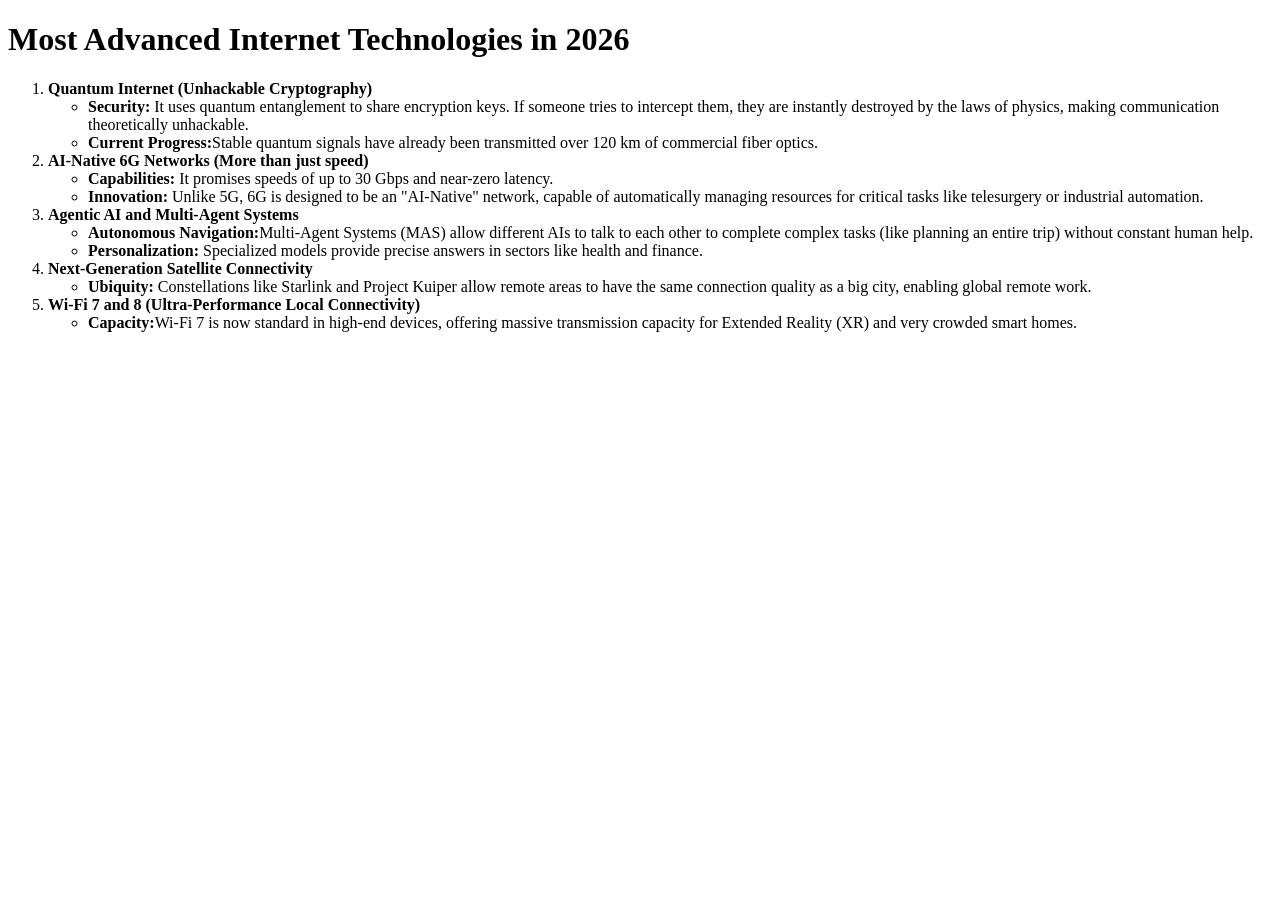
==== list/index.html @ ef378075 "index.html" ====
<!DOCTYPE html>
<html lang="en">
  <head>
    <meta charset="UTF-8">
    <meta name="viewport" content="width=device-width, initial-scale=1.0">
      <title>THE MOST ADVANCED INTERNET TECHNOLOGIES</title>

  </head>
  <body>
    <h1>Most Advanced Internet Technologies in 2026</h1>
    <ol>
          <li><strong>Quantum Internet (Unhackable Cryptography)</strong>
            <ul>
                <li><strong>Security:</strong> It uses quantum entanglement to share encryption keys. If someone tries to intercept them, they are instantly destroyed by the laws of physics, making communication theoretically unhackable.
                </li>
                <li><strong>Current Progress:</strong>Stable quantum signals have already been transmitted over 120 km of commercial fiber optics.
                </li>
            
            </ul>
        </li>

        <li>
            <strong>AI-Native 6G Networks (More than just speed)</strong>
        <ul>
            <li><strong>Capabilities:</strong> It promises speeds of up to 30 Gbps and near-zero latency.</li>
            <li><strong>Innovation:</strong> Unlike 5G, 6G is designed to be an "AI-Native" network, capable of automatically managing resources for critical tasks like telesurgery or industrial automation.
            </li>
        </ul>
        </li>

        <li>
            <strong>Agentic AI and Multi-Agent Systems</strong>
        
        <ul>
            <li><strong>Autonomous Navigation:</strong>Multi-Agent Systems (MAS) allow different AIs to talk to each other to complete complex tasks (like planning an entire trip) without constant human help.
            </li>
            <li><strong>Personalization:</strong> Specialized models provide precise answers in sectors like health and finance.</li>
        </ul>
       </li>  

    <li>
        <strong>Next-Generation Satellite Connectivity</strong>
      <ul>
       <li><strong>Ubiquity:</strong> Constellations like Starlink and Project Kuiper allow remote areas to have the same connection quality as a big city, enabling global remote work.
    </li>
      </ul>
    </li>
      

    <li>
        <strong>Wi-Fi 7 and 8 (Ultra-Performance Local Connectivity)</strong>
    <ul>
     <li>
        <strong>Capacity:</strong>Wi-Fi 7 is now standard in high-end devices, offering massive transmission capacity for Extended Reality (XR) and very crowded smart homes.
    </li>
    </ul>
    </li>


    </ol>
    
</body>
</html>
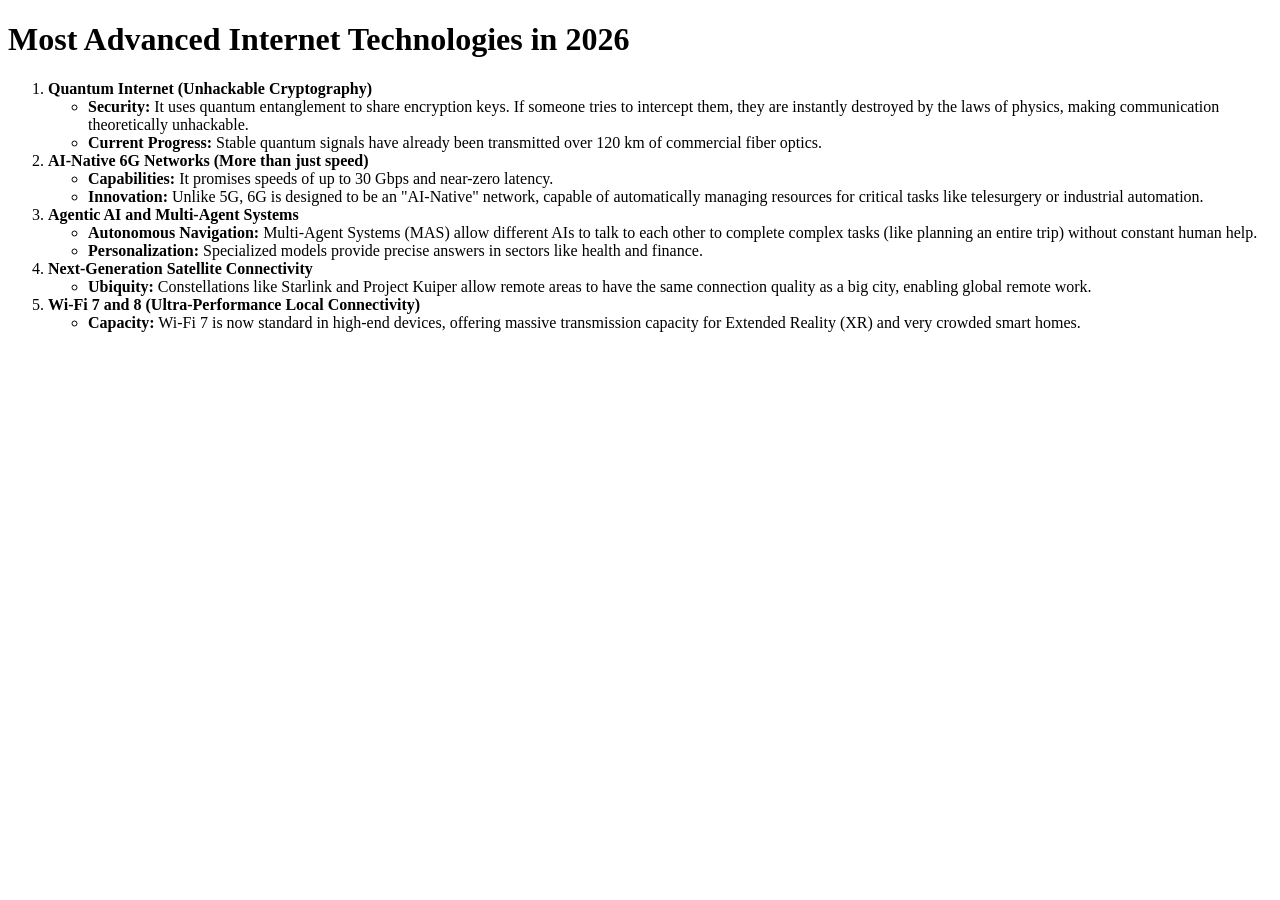
==== commit e6ddfbc9: "index.html" ====
--- a/list/index.html
+++ b/list/index.html
@@ -13,7 +13,7 @@
             <ul>
                 <li><strong>Security:</strong> It uses quantum entanglement to share encryption keys. If someone tries to intercept them, they are instantly destroyed by the laws of physics, making communication theoretically unhackable.
                 </li>
-                <li><strong>Current Progress:</strong>Stable quantum signals have already been transmitted over 120 km of commercial fiber optics.
+                <li><strong>Current Progress:</strong> Stable quantum signals have already been transmitted over 120 km of commercial fiber optics.
                 </li>
             
             </ul>
@@ -32,9 +32,9 @@
             <strong>Agentic AI and Multi-Agent Systems</strong>
         
         <ul>
-            <li><strong>Autonomous Navigation:</strong>Multi-Agent Systems (MAS) allow different AIs to talk to each other to complete complex tasks (like planning an entire trip) without constant human help.
+            <li><strong>Autonomous Navigation:</strong> Multi-Agent Systems (MAS) allow different AIs to talk to each other to complete complex tasks (like planning an entire trip) without constant human help.
             </li>
-            <li><strong>Personalization:</strong> Specialized models provide precise answers in sectors like health and finance.</li>
+            <li><strong> Personalization:</strong> Specialized models provide precise answers in sectors like health and finance.</li>
         </ul>
        </li>  
 
@@ -51,7 +51,7 @@
         <strong>Wi-Fi 7 and 8 (Ultra-Performance Local Connectivity)</strong>
     <ul>
      <li>
-        <strong>Capacity:</strong>Wi-Fi 7 is now standard in high-end devices, offering massive transmission capacity for Extended Reality (XR) and very crowded smart homes.
+        <strong>Capacity:</strong> Wi-Fi 7 is now standard in high-end devices, offering massive transmission capacity for Extended Reality (XR) and very crowded smart homes.
     </li>
     </ul>
     </li>
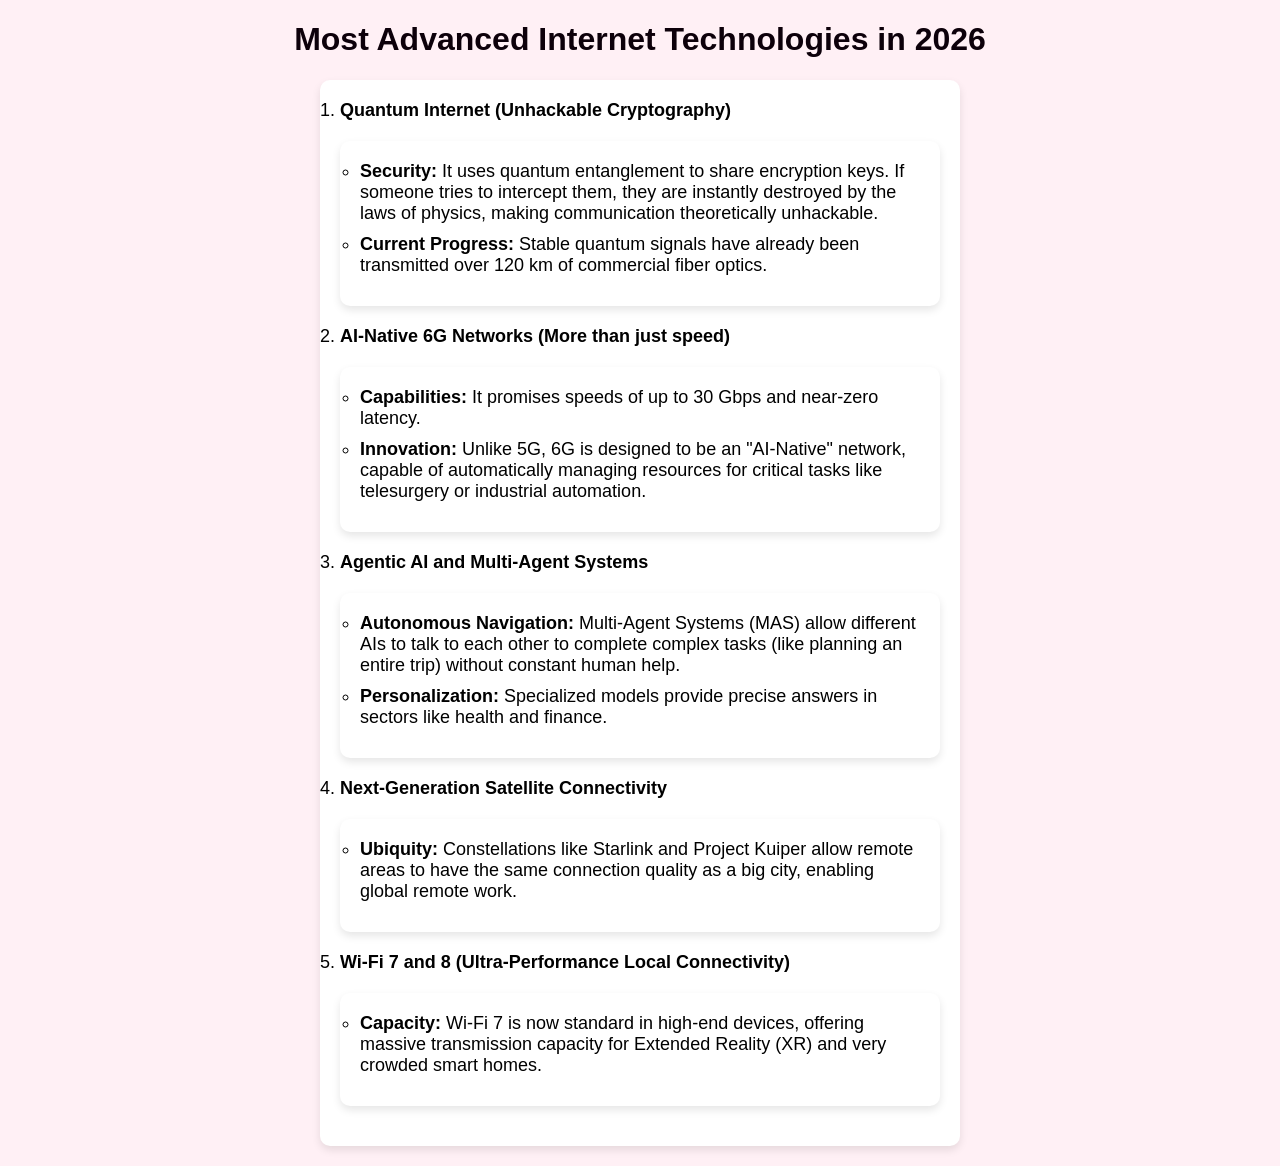
==== commit 07d33fc4: "style.css" ====
--- a/list/index.html
+++ b/list/index.html
@@ -4,7 +4,7 @@
     <meta charset="UTF-8">
     <meta name="viewport" content="width=device-width, initial-scale=1.0">
       <title>THE MOST ADVANCED INTERNET TECHNOLOGIES</title>
-
+      <link rel="stylesheet" href="style.css">
   </head>
   <body>
     <h1>Most Advanced Internet Technologies in 2026</h1>
--- a/list/style.css
+++ b/list/style.css
@@ -0,0 +1,34 @@
+body {
+    background-color: lavenderblush;
+  font-family: Arial, sans-serif;
+  margin: 20px;
+}
+
+
+h1 {
+    color: hwb(314 0% 95%);
+    text-align: center;
+}
+ ol {
+    background-color: white;
+    padding: 20px;
+    border-radius: 10px;
+    box-shadow: 0 4px 8px rgba(0, 0, 0, 0.1);
+    max-width: 600px;
+    margin: 20px auto;
+}
+
+
+ul {
+    background-color: white;
+    padding: 20px;
+    border-radius: 10px;
+    box-shadow: 0 4px 8px rgba(0, 0, 0, 0.1);
+    max-width: 600px;
+    margin: 20px auto;
+}
+li {
+    margin-bottom: 10px;
+    font-size: 18px;
+}
+
